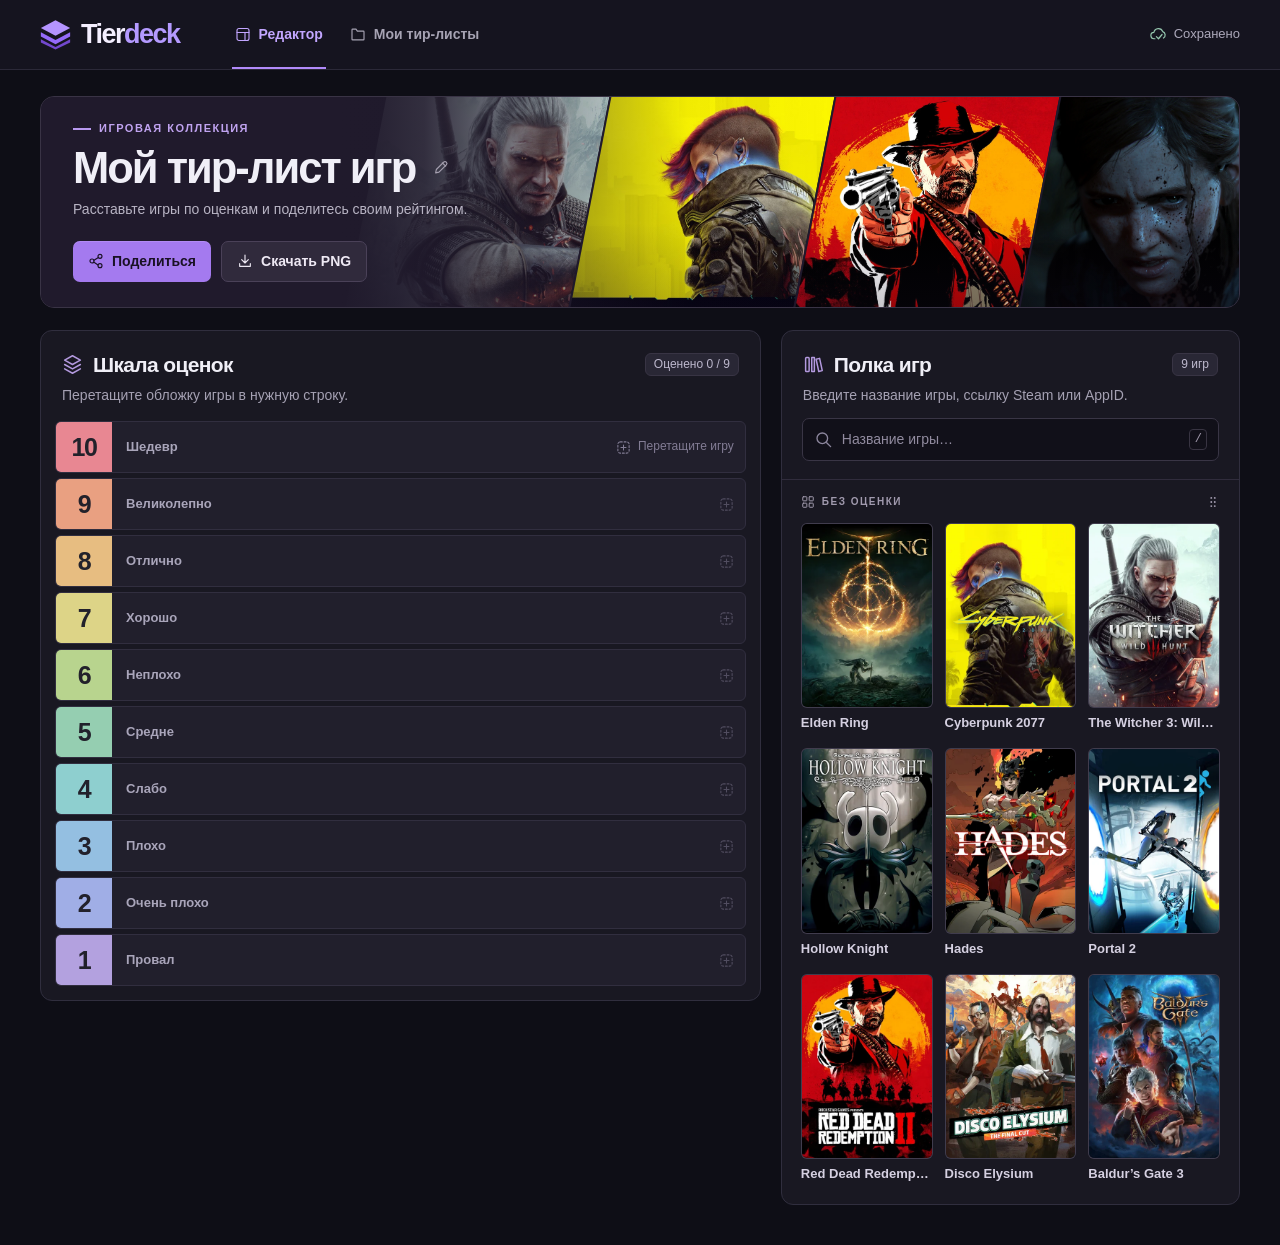
==== index.html @ 26fa5a2c "Publish the Tierdeck website" ====
<!doctype html><html lang="ru"><head><meta charset="utf-8"><meta name="viewport" content="width=device-width,initial-scale=1"><meta name="theme-color" content="#10101a"><title>Tierdeck — Мой тир-лист игр</title><meta name="description" content="Соберите свой тир-лист игр. Найдите игру по названию, перетащите обложку на шкалу от 10 до 1 и поделитесь рейтингом."><link rel="icon" href="icon.svg"><link rel="stylesheet" href="style.css"></head><body>
<header><div class="nav wrap"><a class="brand" href="./" aria-label="Tierdeck, редактор"><img src="icon.svg" width="31" height="34" alt="">Tier<span>deck</span></a><nav><button id="editor" class="navbtn active"><i data-i="layout"></i>Редактор</button><button id="lists" class="navbtn"><i data-i="folder"></i>Мои тир-листы</button></nav><span id="status"><i data-i="cloud"></i><span>Сохранено</span></span></div></header>
<main class="wrap"><section class="hero"><div class="heroart" aria-hidden="true">
  <div class="art-panel witcher"><img src="assets/banner/witcher.webp" alt=""></div>
  <div class="art-panel cyberpunk"><img src="assets/banner/cyberpunk.webp" alt=""></div>
  <div class="art-panel outlaw"><img src="assets/banner/red-dead-redemption-2.webp" alt=""></div>
  <div class="art-panel ellie"><img src="assets/banner/ellie-part-ii.webp" alt=""></div>
</div><div class="herotext"><div class="eyeline"><span></span>ИГРОВАЯ КОЛЛЕКЦИЯ</div><div class="titleline"><h1 id="boardname">Мой тир-лист игр</h1><button id="rename" class="edit" aria-label="Изменить название"><i data-i="edit"></i></button></div><p>Расставьте игры по оценкам и поделитесь своим рейтингом.</p><div class="actions"><button class="primary" id="share"><i data-i="share"></i>Поделиться</button><button class="secondary" id="png"><i data-i="download"></i>Скачать PNG</button></div></div></section>
<div class="workspace"><section class="panel ranking"><div class="panelhead"><div class="headrow"><h2><i data-i="layers"></i>Шкала оценок</h2><span class="count" id="rankcount"></span></div><p>Перетащите обложку игры в нужную строку.</p></div><div id="ranks" class="ranks"></div></section>
<aside class="panel library"><div class="panelhead"><div class="headrow"><h2><i data-i="library"></i>Полка игр</h2><span class="count" id="poolcount"></span></div><p>Введите название игры, ссылку Steam или AppID.</p></div><form id="searchform" role="search"><i data-i="search"></i><input id="search" maxlength="500" type="search" autocomplete="off" placeholder="Название игры…" aria-label="Поиск игры" role="combobox" aria-expanded="false" aria-controls="results" aria-autocomplete="list"><kbd id="shortcut">/</kbd><div id="results" role="listbox" hidden></div></form><div class="poolwrap" data-zone="0"><div class="poolcap"><span><i data-i="grid"></i>БЕЗ ОЦЕНКИ</span><i data-i="grip"></i></div><div id="pool"></div></div></aside></div></main>
<dialog id="modal"><div class="dialoghead"><h2 id="dialogtitle"></h2><button class="iconbtn" id="close" aria-label="Закрыть"><i data-i="close"></i></button></div><div id="dialogbody"></div></dialog><div id="toast" role="status"></div><script type="module" src="app.js"></script></body></html>
---- style.css ----
*{box-sizing:border-box}html{color-scheme:dark;scroll-behavior:smooth}body{margin:0;background:#0e0e16;color:#f0eff7;font:16px/1.45 Inter,Arial,sans-serif;min-height:100vh}button,input{font:inherit}button,a{touch-action:manipulation}button{cursor:pointer;color:inherit;border:0;background:none}button:focus-visible,a:focus-visible,input:focus-visible{outline:2px solid #bf9aff;outline-offset:3px}button:hover{filter:brightness(1.15)}.wrap{width:min(calc(100% - 80px),1440px);margin:0 auto}header{height:70px;background:#15141f;border-bottom:1px solid #2b2938}.nav{height:100%;display:flex;gap:52px;align-items:center}.brand{display:flex;align-items:center;font-weight:850;font-size:27px;letter-spacing:-1.5px;color:#f4efff;text-decoration:none}.brand img{margin-right:10px}.brand span{color:#b49aff}.nav nav{display:flex;align-self:stretch;gap:21px}.navbtn{display:flex;gap:8px;align-items:center;color:#a6a3b3;padding:2px 3px 0;font-size:14px;font-weight:600;border-bottom:2px solid transparent}.navbtn.active{color:#c2a6ff;border-color:#b18afa}.ico{width:19px;height:19px;flex-shrink:0;stroke:currentColor;stroke-width:1.7;fill:none;stroke-linecap:round;stroke-linejoin:round}.navbtn .ico{width:16px}#status{margin-left:auto;color:#aca8ba;display:flex;gap:7px;align-items:center;font-size:13px}#status .ico{color:#94c5ad;width:17px}.hero{position:relative;isolation:isolate;overflow:hidden;margin:26px 0 22px;background:#1c1727;border:1px solid #393345;border-radius:14px;min-height:203px;display:flex;align-items:center}.heroart {
  position: absolute;
  z-index: -2;
  inset: 0 -25px 0 27%;
  display: flex;
  overflow: hidden;
  transform: skewX(-11deg);
}
.art-panel {
  flex: 1;
  position: relative;
  overflow: hidden;
  border-left: 2px solid #201a2c;
}
.art-panel img {
  position: absolute;
  left: -36px;
  width: calc(100% + 72px);
  height: 100%;
  object-fit: cover;
  transform: skewX(11deg);
}
.witcher img { object-position: 72% center; }
.cyberpunk img { object-position: 65% center; }
.ellie img { left: -22px; width: calc(100% + 44px); object-position: 50% 44%; }
.outlaw img { object-position: 87% center; }
.hero:before {
  content: "";
  position: absolute;
  inset: 0;
  z-index: -1;
  background: linear-gradient(90deg, #201a2c 2%, #201a2c 25%, #201a2ce8 32%, #201a2c80 41%, #201a2c0a 54%, transparent 66%),
              linear-gradient(0deg, #140e233b, transparent 40%);
}
.herotext{padding:24px 32px 25px;max-width:80%}.eyeline,.poolcap,.artcredit{font-size:11px;font-weight:750;letter-spacing:1.5px}.eyeline{display:flex;align-items:center;gap:8px;color:#c0a3f0}.eyeline span{height:2px;width:18px;background:#b899f0}.titleline{display:flex;gap:12px;align-items:center;margin-top:6px}.titleline h1{font-size:clamp(34px,3.4vw,53px);letter-spacing:-2px;margin:0;line-height:1.15;font-weight:780;overflow-wrap:anywhere}.edit{display:grid;place-items:center;color:#a6a0b0;padding:6px}.edit .ico{width:16px}.herotext p,.panelhead p{color:#b8b4c4;margin:6px 0 0;font-size:14px}.actions{display:flex;gap:10px;margin-top:22px}.primary,.secondary,.softbtn,.danger{border-radius:7px;font-size:14px;font-weight:650;display:inline-flex;align-items:center;justify-content:center;gap:8px;padding:9px 15px;min-height:38px}.primary{background:#a47aef;color:#191124;box-shadow:inset 0 1px 0 #cdaaff55}.primary:hover{background:#b18cf8}.secondary,.softbtn{background:#302a3c;border:1px solid #4a4158;color:#eee9f4}.actions .ico{width:16px;height:16px}.artcredit{position:absolute;right:19px;bottom:14px;display:flex;align-items:center;gap:7px;font-size:10px;color:#e5e5dccc;letter-spacing:1.65px;text-shadow:0 1px 5px #000}.artcredit .ico{width:13px;height:13px}.workspace{display:grid;grid-template-columns:minmax(0,1.57fr) minmax(330px,1fr);align-items:start;gap:20px;padding-bottom:40px}.panel{background:#191822;border:1px solid #302e3e;border-radius:12px;min-width:0}.panelhead{padding:21px 21px 16px}.headrow,.poolcap,.dialoghead{display:flex;align-items:center;justify-content:space-between;gap:8px}.headrow h2,.dialoghead h2{font-size:21px;letter-spacing:-.65px;font-weight:700;line-height:1.25;display:flex;align-items:center;gap:10px;margin:0}.headrow h2 .ico{color:#b399de;width:21px;height:21px}.count{font-size:12px;background:#292735;border:1px solid #383444;color:#bdb8cd;padding:2px 8px;border-radius:6px;white-space:nowrap}.panelhead p{font-size:14px;color:#a5a1b3;margin-top:7px}.ranks{display:flex;flex-direction:column;gap:5px;padding:0 14px 14px}.rank{display:flex;background:#211f2c;border:1px solid #312e3f;border-radius:6px;min-height:52px;overflow:hidden;align-items:stretch;position:relative}.ranklabel{display:flex;align-items:center;justify-content:center;min-height:50px;flex:0 0 56px;color:#22212b;background:var(--tone);font-size:25px;font-weight:800;letter-spacing:-1.3px;font-variant-numeric:tabular-nums}.rowbody{display:flex;align-items:center;position:relative;flex:1;min-width:0;padding:3px 11px 3px 14px;gap:8px;flex-wrap:wrap}.rankword{color:#a9a5ba;font-weight:550;font-size:13px;min-width:100px}.rankhint{display:flex;align-items:center;gap:7px;margin-left:auto;font-size:12px;color:#827c94}.rankhint .ico{width:15px}.rank:not(:first-child) .rankhint{opacity:.5}.rank.dragover,.poolwrap.dragover{outline:2px dashed #bc9af7;outline-offset:-2px;background:#332b43}.rank.dragover .rankhint{opacity:1}.occupied .rowbody {
  display: grid;
  grid-template-columns: minmax(78px,100px) minmax(0,1fr) auto;
  padding-block: 9px;
}
.rankgames {
  min-width: 0;
  display: flex;
  flex-wrap: wrap;
  gap: 8px;
}.rankcard{width:min(100%,var(--rank-cover-width,95px));height:auto;aspect-ratio:2/3;flex:none;display:block;border:1px solid #ffffff24;border-radius:6px;background:#332d41;overflow:hidden;padding:0;position:relative;cursor:grab}.rankcard img{display:block;width:100%;height:100%;object-fit:cover}.gripright{margin-left:auto;color:#756e86}.gripright .ico{width:14px}.library .panelhead{padding-bottom:13px}#searchform{margin:0 20px 18px;position:relative;display:flex;align-items:center;height:43px;background:#111019;border:1px solid #393545;border-radius:7px;padding:0 11px;gap:9px;color:#8c869d}#searchform:focus-within{border-color:#a888d9}#search{width:100%;padding:0;color:#f4f0fa;background:none;border:0;outline:none;font-size:14px;min-width:0}#search::placeholder{color:#918b9f}kbd{font:12px/19px monospace;text-align:center;border:1px solid #383442;border-radius:4px;width:20px;color:#a49caf}.poolwrap{border-top:1px solid #302c3c;padding:15px 19px 20px;border-radius:0 0 12px 12px}.poolcap{color:#a19aae;margin:0 0 13px;font-size:10px}.poolcap>span{display:flex;align-items:center;gap:7px}.poolcap .ico{width:14px;height:14px}#pool{display:grid;grid-template-columns:repeat(3,minmax(0,1fr));gap:15px 12px}.game{position:relative;display:flex;flex-direction:column;text-align:left;padding:0;min-width:0;cursor:grab;gap:6px}.game:active,.rankcard:active{cursor:grabbing}.poster{display:block;position:relative;width:100%;aspect-ratio:2/2.82;overflow:hidden;background:#2d293b;border-radius:6px;border:1px solid #ffffff17}.poster img{width:100%;height:100%;object-fit:cover;display:block}.game:hover .poster,.rankcard:hover{outline:2px solid #b893ed;outline-offset:1px}.game-name{text-overflow:ellipsis;white-space:nowrap;overflow:hidden;max-width:100%;font-size:13px;color:#d5d0e1;font-weight:550}.game.dragging,.rankcard.dragging{opacity:.4}.pool-empty{grid-column:1/-1;padding:32px 12px;border:1px dashed #494253;border-radius:7px;text-align:center;color:#aaa1b9;font-size:14px}#results{position:absolute;z-index:5;top:calc(100% + 5px);left:-1px;right:-1px;background:#272331;border:1px solid #50465c;border-radius:8px;max-height:330px;overflow-y:auto;box-shadow:0 12px 24px #0006;padding:4px}.result{display:flex;align-items:center;gap:8px;width:100%;text-align:left;font-size:14px;color:#e3dfeb;padding:9px;border-radius:4px}.result .ico{color:#b095cb;width:15px}.result span{flex:1}.result.sel,.result:hover{background:#3f334e}.searchmsg,.muted{color:#afa8bb;font-size:14px}.searchmsg{padding:12px}.modalbtns{display:flex;flex-wrap:wrap;gap:8px;margin-top:16px}dialog{color:#f5f1fa;width:min(440px,calc(100% - 30px));background:#211f2c;border:1px solid #4b435b;border-radius:14px;padding:22px;box-shadow:0 16px 90px #0007}dialog::backdrop{background:#090710c9}.dialoghead{margin-bottom:17px}.iconbtn{display:grid;place-items:center;width:31px;height:31px;border-radius:5px;color:#bab3c9}.iconbtn:hover{background:#ffffff0d}.field{width:100%;border-radius:6px;padding:10px 12px;background:#16131e;border:1px solid #50485d;color:#fff}.dialogform label{display:block;margin:12px 0 5px;font-size:14px}.listitem{display:flex;align-items:center;gap:5px;border-bottom:1px solid #393341;padding:5px 0}.listopen{padding:8px 3px;flex:1;min-width:0;text-align:left;display:grid;gap:2px;overflow-wrap:anywhere}.listopen small{color:#a9a2b6}.danger{background:#3d2837;color:#f5b2c2}.scoreselect{display:grid;grid-template-columns:repeat(5,1fr);gap:7px}.scoreselect button{border-radius:6px;color:#1c1a21;font-weight:750;padding:10px}.scoreselect button[aria-pressed=true]{outline:2px solid white;outline-offset:1px}#toast{position:fixed;bottom:24px;left:50%;transform:translate(-50%,12px);opacity:0;pointer-events:none;transition:.17s;background:#332b41;color:#f2edf8;border:1px solid #655573;border-radius:9px;padding:10px 16px;z-index:20;max-width:90vw;width:max-content;font-size:14px;box-shadow:0 5px 24px #0004}#toast.on{transform:translate(-50%,0);opacity:1}.inlineposter{width:40px;height:57px;border-radius:4px;object-fit:cover}.movetitle{display:flex;align-items:center;gap:13px;margin-bottom:15px}.movetitle strong{font-size:16px}.movetitle .muted{margin:4px 0 0}.fallback{font-size:10px;color:#dfd6ec;padding:4px;overflow:hidden;display:grid;align-content:center}.focusdrop{box-shadow:inset 0 0 0 2px #ae85f5}
@media(min-width:1550px){.workspace{grid-template-columns:minmax(0,1.7fr) minmax(380px,1fr)}.rank{min-height:60px}}
@media(max-width:1050px){.wrap{width:calc(100% - 40px)}.workspace{grid-template-columns:minmax(0,1.4fr) minmax(302px,1fr);gap:14px}.hero{margin-top:20px}.rankword{min-width:70px}.rankhint span{display:none}.poolwrap{padding:13px}.panelhead{padding:18px 14px 14px}#searchform{margin-left:14px;margin-right:14px}#pool{gap:13px 8px}.nav{gap:30px}.ranklabel{flex-basis:48px}}
@media(max-width:740px){header{height:58px}.wrap{width:calc(100% - 24px)}.nav{gap:14px}.brand{font-size:23px}.brand img{width:25px;margin-right:6px}.nav nav{gap:10px}.navbtn{font-size:12px;gap:4px}.navbtn .ico{width:14px}#status span{display:none}.hero{margin:14px 0;min-height:182px;border-radius:10px}.herotext{padding:19px;max-width:95%}.titleline h1{font-size:32px;letter-spacing:-1.3px}.herotext p{font-size:13px;max-width:340px}.actions{margin-top:15px}.eyeline{font-size:9px}.artcredit{display:none}.workspace{display:flex;flex-direction:column;gap:14px}.panel{width:100%}.ranks{padding:0 10px 10px;gap:3px}.rank{min-height:37px}.ranklabel{min-height:36px;font-size:20px;flex-basis:44px}.rankhint span{display:inline}.headrow h2{font-size:19px}.panelhead p{font-size:13px}.library .poolwrap{padding:16px}.poolcap{font-size:11px}#pool{grid-template-columns:repeat(4,minmax(0,1fr))}.game-name{font-size:12px}.poster{aspect-ratio:2/3}}
@media(max-width:410px){.nav{gap:9px}.navbtn .ico{display:none}#status{display:none}#pool{grid-template-columns:repeat(3,minmax(0,1fr))}.rankhint{font-size:11px}.hero .secondary,.hero .primary{font-size:13px}.nav nav{gap:7px}}
@media(prefers-reduced-motion:reduce){*{scroll-behavior:auto!important;transition:none!important}}

@media(max-width: 1050px) {
  .occupied .rowbody { grid-template-columns: 1fr auto; row-gap: 5px; }
  .occupied .rankword { grid-column: 1; grid-row: 1; }
  .occupied .rankhint { grid-column: 2; grid-row: 1; }
  .rankgames { grid-column: 1 / -1; grid-row: 2; }
}
@media(min-width: 741px) and (max-width: 1050px) {
  .heroart { left: 34%; }
  .hero:before { background: linear-gradient(90deg,#201a2c 30%,#201a2cee 37%,#201a2c55 50%,transparent 65%); }
  .herotext { max-width: 53%; }
}
@media(max-width: 740px) {
  .hero { flex-direction: column; align-items: stretch; }
  .herotext { max-width: 100%; }
  .hero:before { display: none; }
  .heroart { position: relative; inset: auto; order: 1; z-index: auto; height: clamp(94px,23vw,142px); margin-inline: -18px; }
  .occupied .rowbody { padding: 6px 8px 8px; }
}
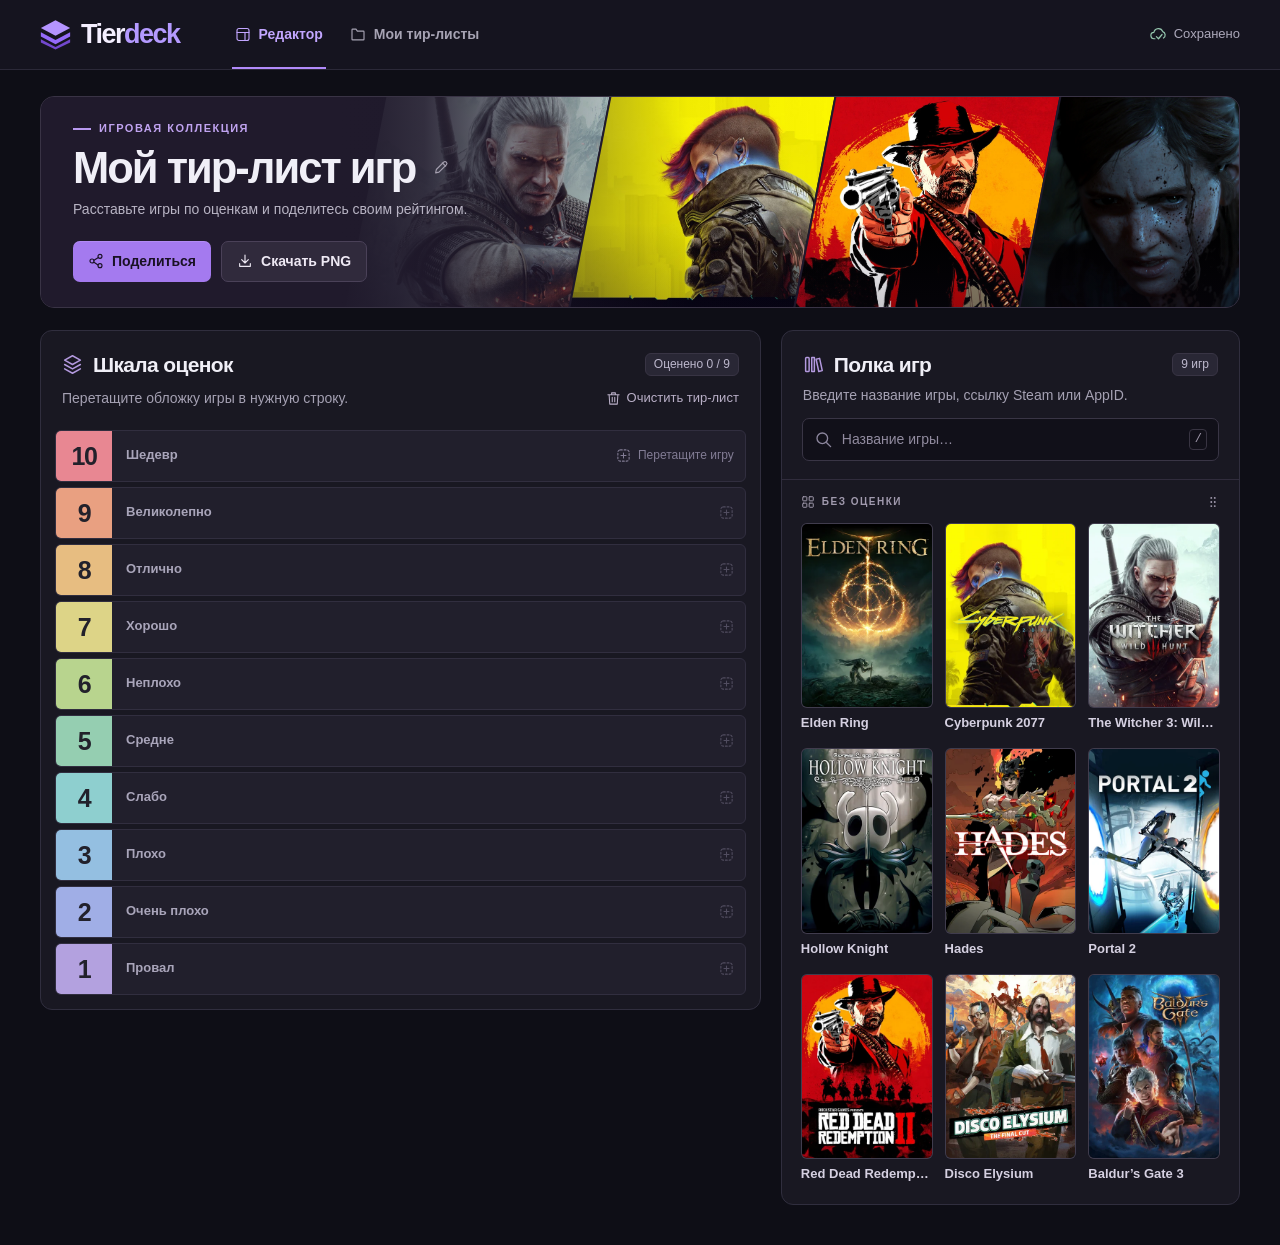
==== commit c9ee9675: "Publish the clear tier list action" ====
--- a/index.html
+++ b/index.html
@@ -6,6 +6,6 @@
   <div class="art-panel outlaw"><img src="assets/banner/red-dead-redemption-2.webp" alt=""></div>
   <div class="art-panel ellie"><img src="assets/banner/ellie-part-ii.webp" alt=""></div>
 </div><div class="herotext"><div class="eyeline"><span></span>ИГРОВАЯ КОЛЛЕКЦИЯ</div><div class="titleline"><h1 id="boardname">Мой тир-лист игр</h1><button id="rename" class="edit" aria-label="Изменить название"><i data-i="edit"></i></button></div><p>Расставьте игры по оценкам и поделитесь своим рейтингом.</p><div class="actions"><button class="primary" id="share"><i data-i="share"></i>Поделиться</button><button class="secondary" id="png"><i data-i="download"></i>Скачать PNG</button></div></div></section>
-<div class="workspace"><section class="panel ranking"><div class="panelhead"><div class="headrow"><h2><i data-i="layers"></i>Шкала оценок</h2><span class="count" id="rankcount"></span></div><p>Перетащите обложку игры в нужную строку.</p></div><div id="ranks" class="ranks"></div></section>
+<div class="workspace"><section class="panel ranking"><div class="panelhead"><div class="headrow"><h2><i data-i="layers"></i>Шкала оценок</h2><span class="count" id="rankcount"></span></div><div class="rank-tools"><p>Перетащите обложку игры в нужную строку.</p><button type="button" id="clear-board" class="clear-board" disabled><i data-i="trash"></i>Очистить тир-лист</button></div></div><div id="ranks" class="ranks"></div></section>
 <aside class="panel library"><div class="panelhead"><div class="headrow"><h2><i data-i="library"></i>Полка игр</h2><span class="count" id="poolcount"></span></div><p>Введите название игры, ссылку Steam или AppID.</p></div><form id="searchform" role="search"><i data-i="search"></i><input id="search" maxlength="500" type="search" autocomplete="off" placeholder="Название игры…" aria-label="Поиск игры" role="combobox" aria-expanded="false" aria-controls="results" aria-autocomplete="list"><kbd id="shortcut">/</kbd><div id="results" role="listbox" hidden></div></form><div class="poolwrap" data-zone="0"><div class="poolcap"><span><i data-i="grid"></i>БЕЗ ОЦЕНКИ</span><i data-i="grip"></i></div><div id="pool"></div></div></aside></div></main>
 <dialog id="modal"><div class="dialoghead"><h2 id="dialogtitle"></h2><button class="iconbtn" id="close" aria-label="Закрыть"><i data-i="close"></i></button></div><div id="dialogbody"></div></dialog><div id="toast" role="status"></div><script type="module" src="app.js"></script></body></html>
--- a/style.css
+++ b/style.css
@@ -67,3 +67,25 @@
   .heroart { position: relative; inset: auto; order: 1; z-index: auto; height: clamp(94px,23vw,142px); margin-inline: -18px; }
   .occupied .rowbody { padding: 6px 8px 8px; }
 }
+
+.rank-tools {
+  display: flex;
+  align-items: center;
+  justify-content: space-between;
+  gap: 4px 12px;
+  flex-wrap: wrap;
+  margin-top: 5px;
+}
+.rank-tools p { margin: 0; }
+.clear-board {
+  display: inline-flex;
+  align-items: center;
+  gap: 6px;
+  padding: 6px 0;
+  background: transparent;
+  color: #b9afc7;
+  font-size: 13px;
+}
+.clear-board .ico { width: 15px; height: 15px; }
+.clear-board:hover:enabled { color: #ffc1cf; }
+.clear-board:disabled { opacity: .55; cursor: default; }
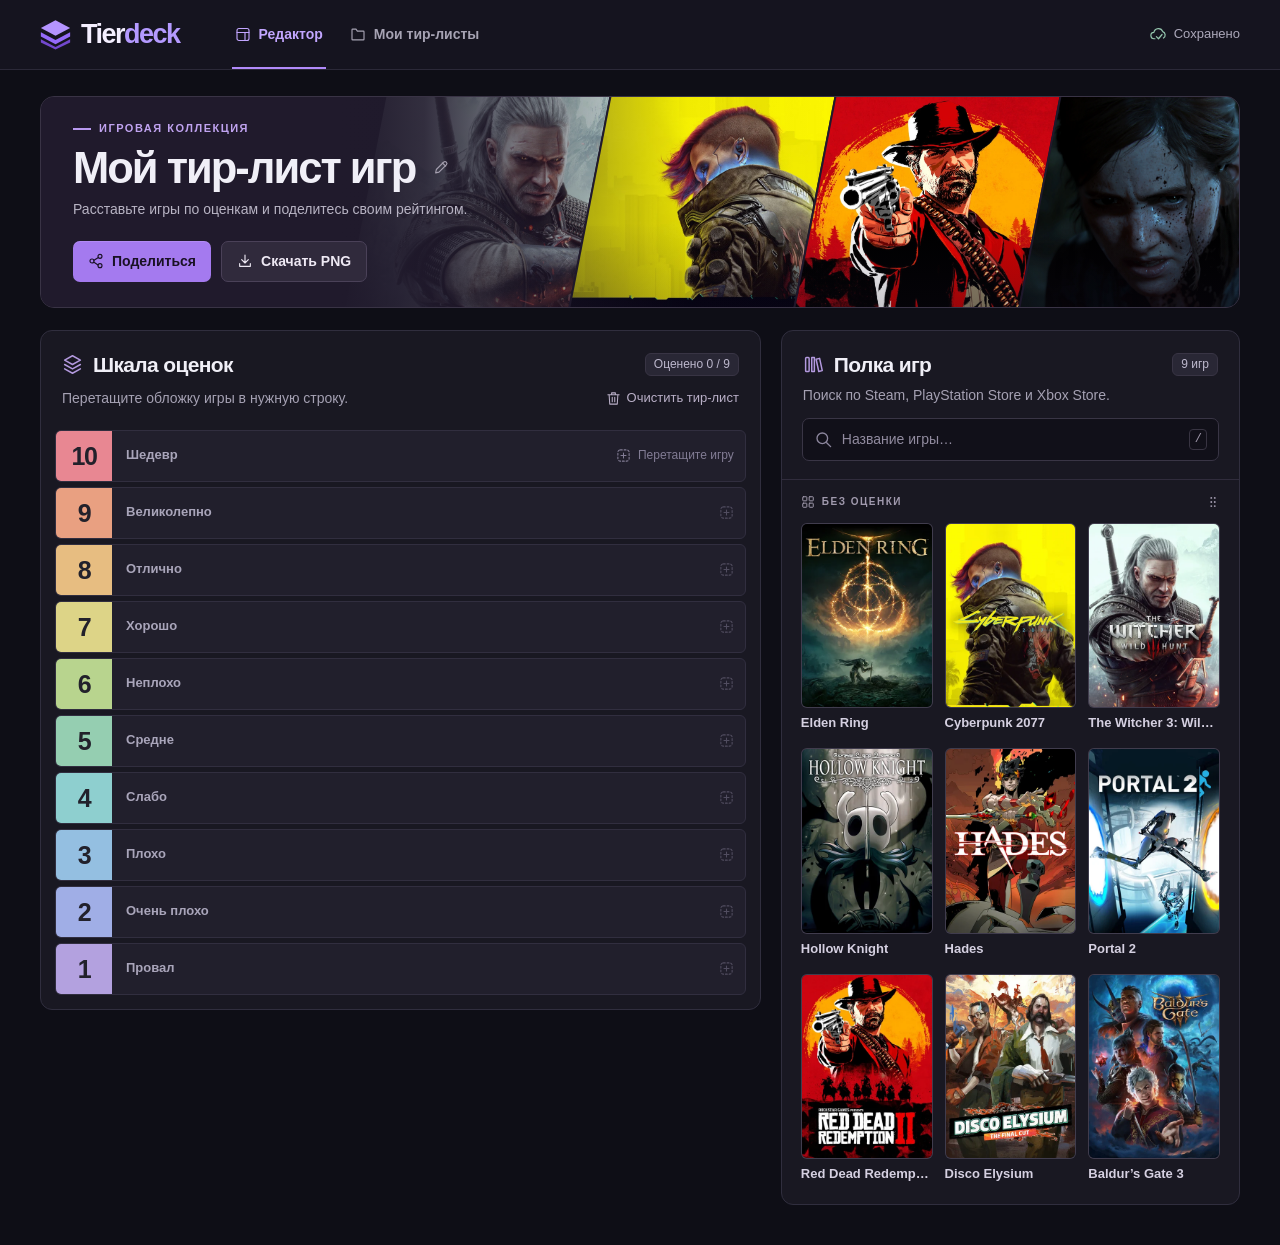
==== commit c9080150: "Publish multi-store game search" ====
--- a/index.html
+++ b/index.html
@@ -1,4 +1,4 @@
-<!doctype html><html lang="ru"><head><meta charset="utf-8"><meta name="viewport" content="width=device-width,initial-scale=1"><meta name="theme-color" content="#10101a"><title>Tierdeck — Мой тир-лист игр</title><meta name="description" content="Соберите свой тир-лист игр. Найдите игру по названию, перетащите обложку на шкалу от 10 до 1 и поделитесь рейтингом."><link rel="icon" href="icon.svg"><link rel="stylesheet" href="style.css"></head><body>
+<!doctype html><html lang="ru"><head><meta charset="utf-8"><meta name="viewport" content="width=device-width,initial-scale=1"><meta name="theme-color" content="#10101a"><title>Tierdeck — Мой тир-лист игр</title><meta name="description" content="Соберите свой тир-лист игр. Найдите игру по названию, перетащите обложку на шкалу от 10 до 1 и поделитесь рейтингом."><link rel="icon" href="icon.svg"><link rel="stylesheet" href="style.css?v=multistore1"></head><body>
 <header><div class="nav wrap"><a class="brand" href="./" aria-label="Tierdeck, редактор"><img src="icon.svg" width="31" height="34" alt="">Tier<span>deck</span></a><nav><button id="editor" class="navbtn active"><i data-i="layout"></i>Редактор</button><button id="lists" class="navbtn"><i data-i="folder"></i>Мои тир-листы</button></nav><span id="status"><i data-i="cloud"></i><span>Сохранено</span></span></div></header>
 <main class="wrap"><section class="hero"><div class="heroart" aria-hidden="true">
   <div class="art-panel witcher"><img src="assets/banner/witcher.webp" alt=""></div>
@@ -7,5 +7,5 @@
   <div class="art-panel ellie"><img src="assets/banner/ellie-part-ii.webp" alt=""></div>
 </div><div class="herotext"><div class="eyeline"><span></span>ИГРОВАЯ КОЛЛЕКЦИЯ</div><div class="titleline"><h1 id="boardname">Мой тир-лист игр</h1><button id="rename" class="edit" aria-label="Изменить название"><i data-i="edit"></i></button></div><p>Расставьте игры по оценкам и поделитесь своим рейтингом.</p><div class="actions"><button class="primary" id="share"><i data-i="share"></i>Поделиться</button><button class="secondary" id="png"><i data-i="download"></i>Скачать PNG</button></div></div></section>
 <div class="workspace"><section class="panel ranking"><div class="panelhead"><div class="headrow"><h2><i data-i="layers"></i>Шкала оценок</h2><span class="count" id="rankcount"></span></div><div class="rank-tools"><p>Перетащите обложку игры в нужную строку.</p><button type="button" id="clear-board" class="clear-board" disabled><i data-i="trash"></i>Очистить тир-лист</button></div></div><div id="ranks" class="ranks"></div></section>
-<aside class="panel library"><div class="panelhead"><div class="headrow"><h2><i data-i="library"></i>Полка игр</h2><span class="count" id="poolcount"></span></div><p>Введите название игры, ссылку Steam или AppID.</p></div><form id="searchform" role="search"><i data-i="search"></i><input id="search" maxlength="500" type="search" autocomplete="off" placeholder="Название игры…" aria-label="Поиск игры" role="combobox" aria-expanded="false" aria-controls="results" aria-autocomplete="list"><kbd id="shortcut">/</kbd><div id="results" role="listbox" hidden></div></form><div class="poolwrap" data-zone="0"><div class="poolcap"><span><i data-i="grid"></i>БЕЗ ОЦЕНКИ</span><i data-i="grip"></i></div><div id="pool"></div></div></aside></div></main>
-<dialog id="modal"><div class="dialoghead"><h2 id="dialogtitle"></h2><button class="iconbtn" id="close" aria-label="Закрыть"><i data-i="close"></i></button></div><div id="dialogbody"></div></dialog><div id="toast" role="status"></div><script type="module" src="app.js"></script></body></html>
+<aside class="panel library"><div class="panelhead"><div class="headrow"><h2><i data-i="library"></i>Полка игр</h2><span class="count" id="poolcount"></span></div><p>Поиск по Steam, PlayStation Store и Xbox Store.</p></div><form id="searchform" role="search"><i data-i="search"></i><input id="search" maxlength="500" type="search" autocomplete="off" placeholder="Название игры…" aria-label="Поиск игры" role="combobox" aria-expanded="false" aria-controls="results" aria-autocomplete="list"><kbd id="shortcut">/</kbd><div id="results" role="listbox" hidden></div></form><div class="poolwrap" data-zone="0"><div class="poolcap"><span><i data-i="grid"></i>БЕЗ ОЦЕНКИ</span><i data-i="grip"></i></div><div id="pool"></div></div></aside></div></main>
+<dialog id="modal"><div class="dialoghead"><h2 id="dialogtitle"></h2><button class="iconbtn" id="close" aria-label="Закрыть"><i data-i="close"></i></button></div><div id="dialogbody"></div></dialog><div id="toast" role="status"></div><script type="module" src="app.js?v=ea125a74f957"></script></body></html>
--- a/style.css
+++ b/style.css
@@ -89,3 +89,5 @@
 .clear-board .ico { width: 15px; height: 15px; }
 .clear-board:hover:enabled { color: #ffc1cf; }
 .clear-board:disabled { opacity: .55; cursor: default; }
+
+.result .store-label { color: #c8bcd7; font-size: 11px; white-space: nowrap; }
